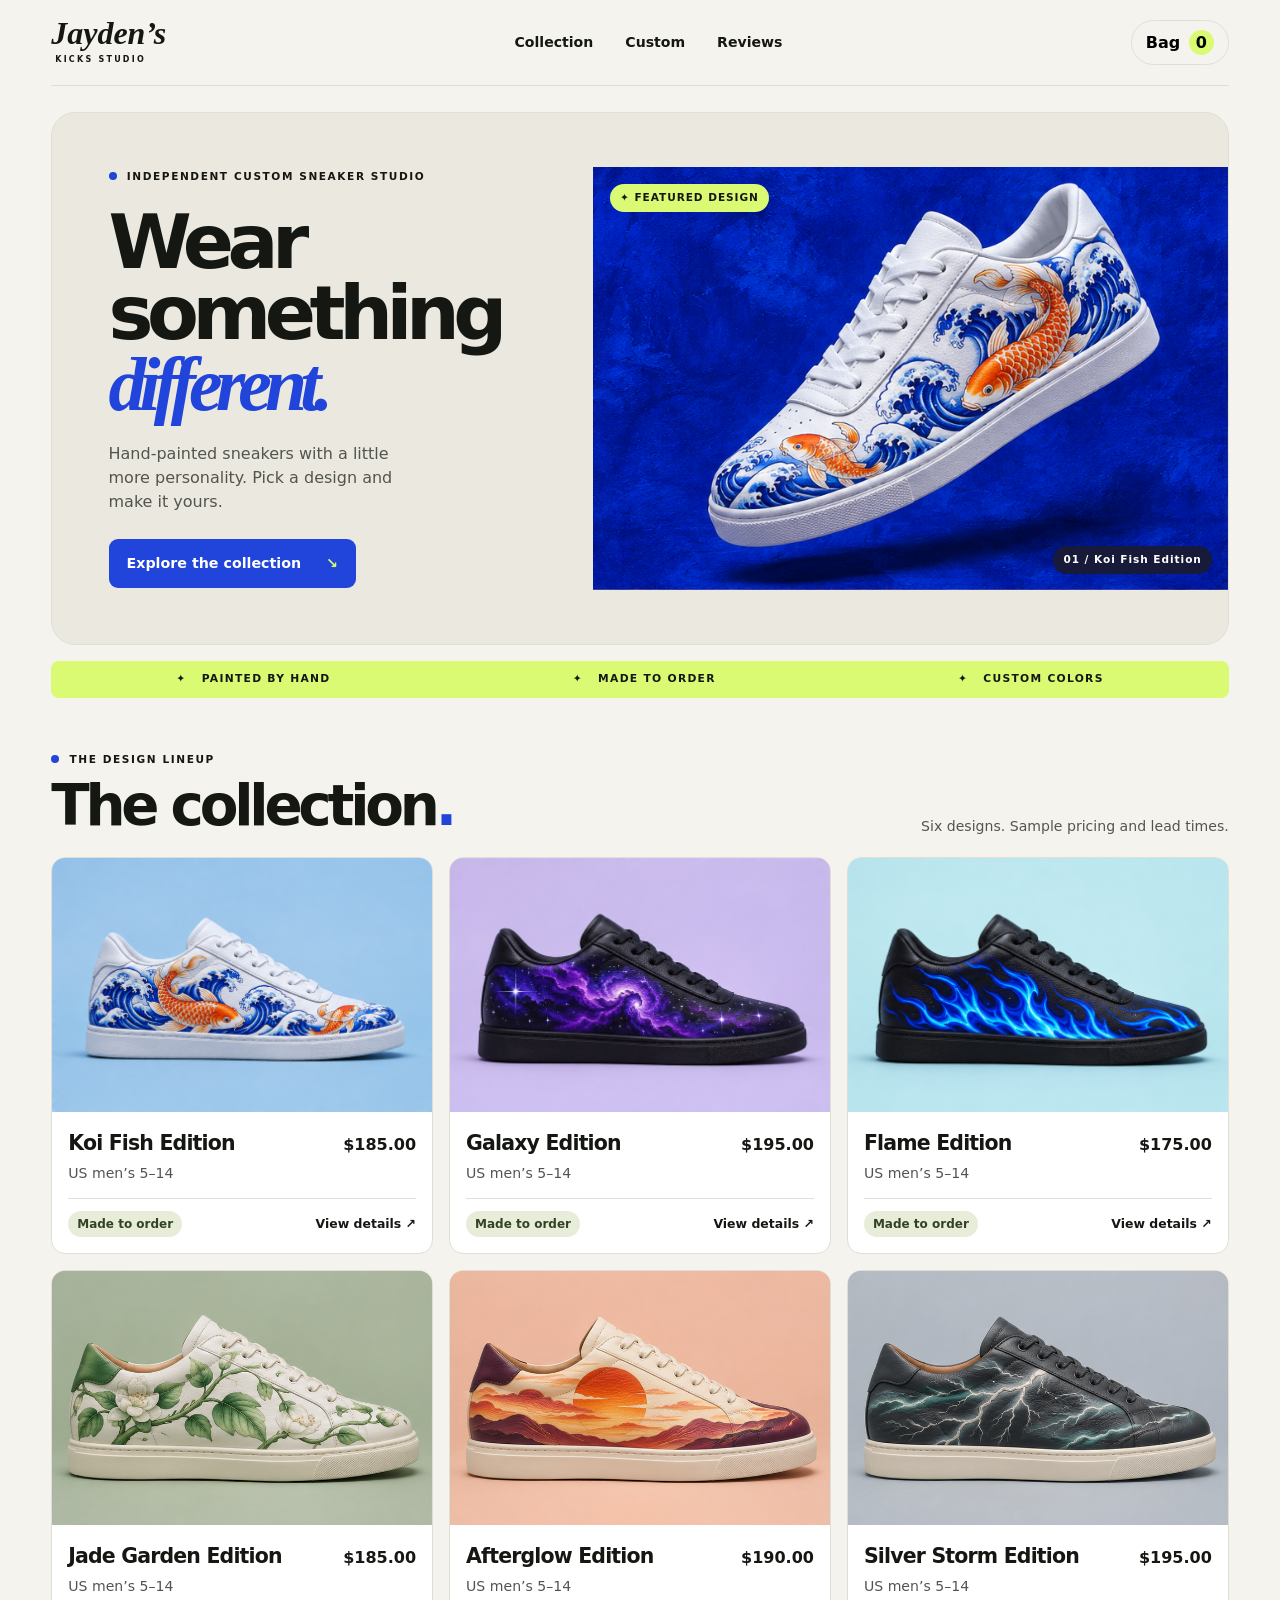
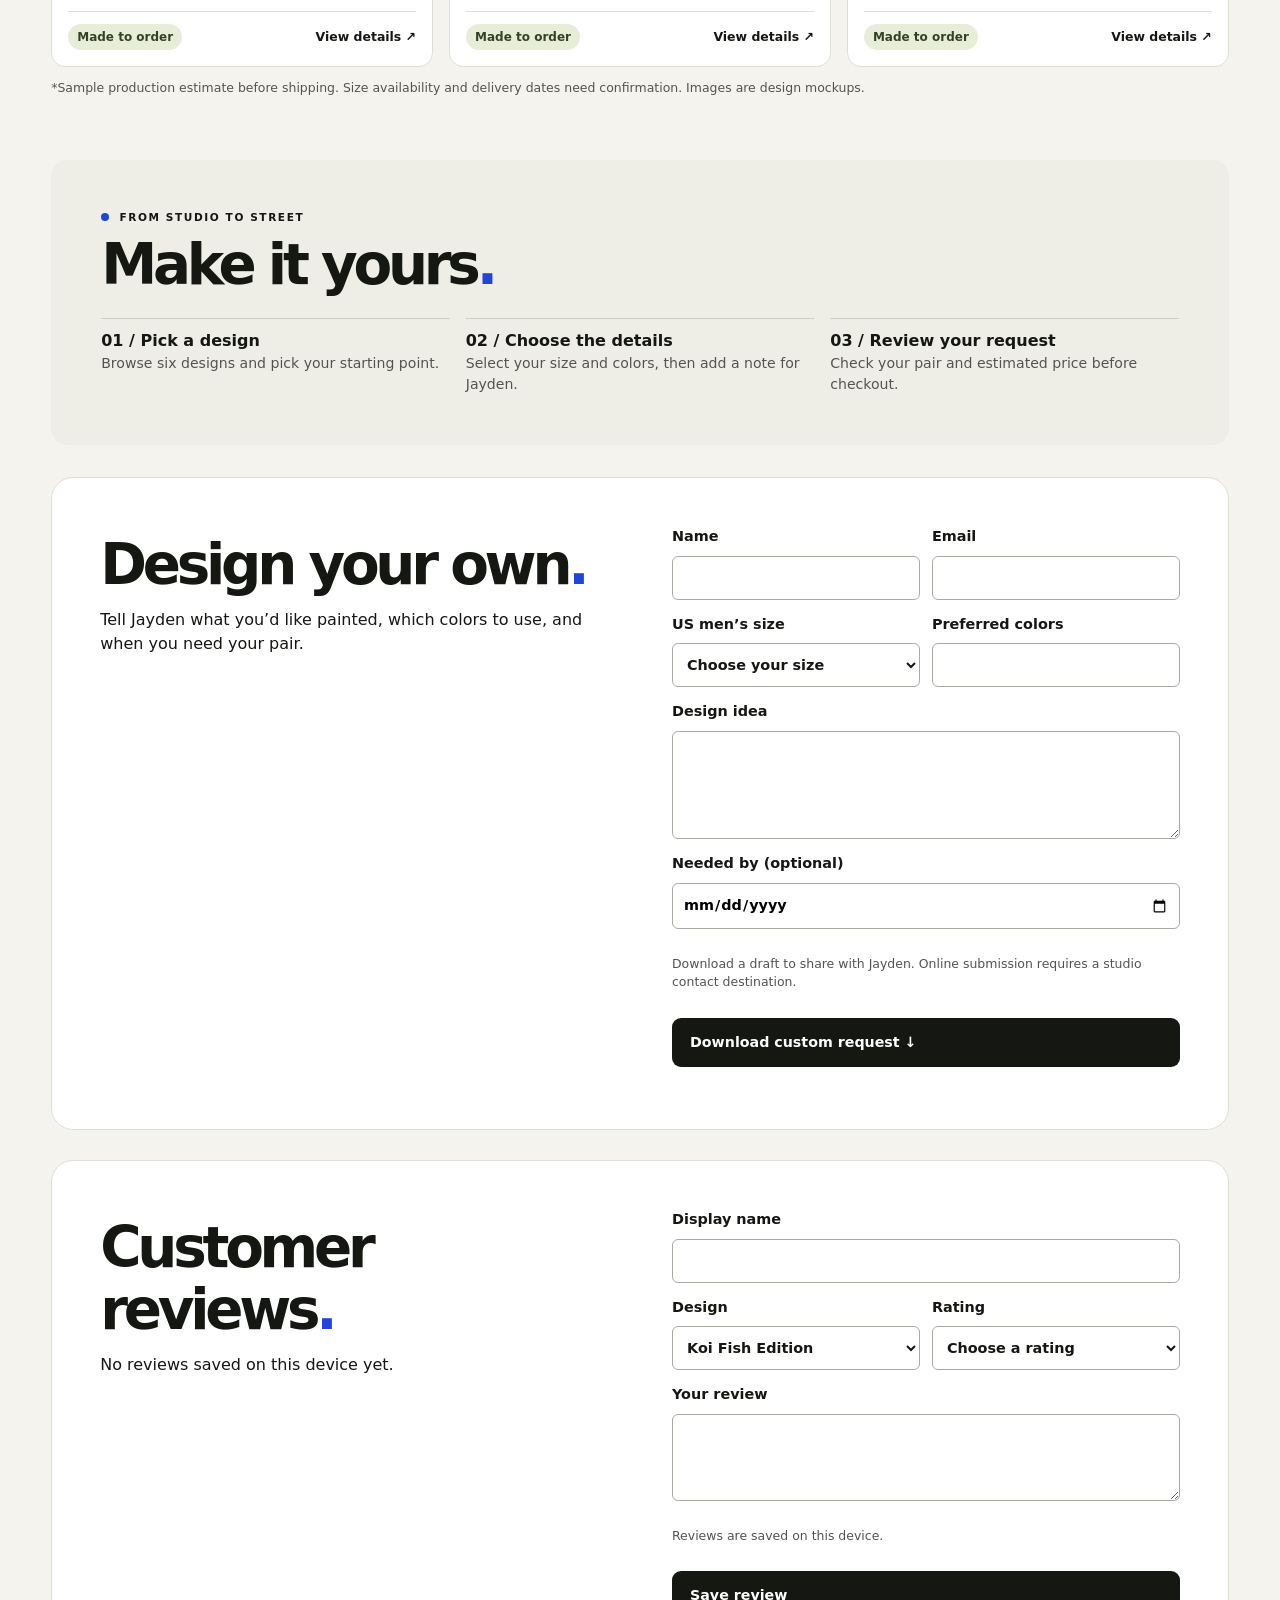
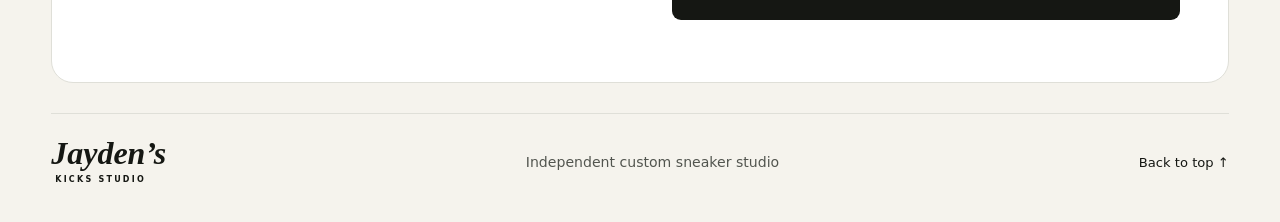
==== index.html @ f0abf8bf "Add Jayden's Kicks storefront" ====
<!doctype html>
<html lang="en">
<head>
<meta charset="utf-8">
<meta name="viewport" content="width=device-width, initial-scale=1">
<meta name="theme-color" content="#f8f7f3">
<meta name="description" content="Explore Jayden’s custom sneaker designs, choose your size, and build an order request.">
<title>Jayden’s Kicks — Wear Something Different</title>
<link rel="stylesheet" href="style.css">
<script src="script.js" defer></script><script src="upgrade.js" defer></script>
</head>
<body id="top">
<header class="shell"><a class="logo" href="#top">Jayden’s<span>KICKS STUDIO</span></a><nav aria-label="Main"><a href="#collection">Collection</a><a href="#process">How it works</a></nav><button class="bag" data-bag>Bag <span id="count">0</span></button></header>
<main class="shell">
<section class="hero" aria-labelledby="hero-title">
<div class="intro"><p class="tag"><i></i> INDEPENDENT CUSTOM SNEAKER STUDIO</p><h1 id="hero-title">Wear something <em>different.</em></h1><p class="lead">Hand-painted sneakers with a little more personality. Pick a design and make it yours.</p><a class="button" href="#collection">Explore the collection <span>↘</span></a></div>
<div class="feature art" role="img" aria-label="White sneaker painted with blue Japanese waves and orange koi"><span class="feature-label">✦ FEATURED DESIGN</span><span class="feature-caption">01 / Koi Fish Edition</span></div>
</section>
<div class="strip"><span>✦ &nbsp; PAINTED BY HAND</span><span>✦ &nbsp; MADE TO ORDER</span><span>✦ &nbsp; CUSTOM COLORS</span></div>
<section id="collection" aria-labelledby="collection-title">
<div class="section-head"><div><p class="tag"><i></i> THE DESIGN LINEUP</p><h2 id="collection-title">The collection<span>.</span></h2></div><p>Three designs. Your size, your colors.<br>Sample pricing and lead times shown.</p></div>
<div class="grid">
<article><button class="product art koi" data-product="koi" aria-label="Customize Koi Fish Edition"><span>01 / KOI</span></button><div class="card-body"><div class="card-title"><h3>Koi Fish Edition</h3><strong>$185</strong></div><p>Orange koi and Japanese waves on white leather.</p><div class="card-end"><span>Made to order · 2–3 weeks*</span><button data-product="koi" aria-label="Customize Koi Fish Edition">↗</button></div></div></article>
<article><button class="product art galaxy" data-product="galaxy" aria-label="Customize Galaxy Edition"><span>02 / GALAXY</span></button><div class="card-body"><div class="card-title"><h3>Galaxy Edition</h3><strong>$195</strong></div><p>Deep violet nebulae and bright stars on black.</p><div class="card-end"><span>Made to order · 2–3 weeks*</span><button data-product="galaxy" aria-label="Customize Galaxy Edition">↗</button></div></div></article>
<article><button class="product art flame" data-product="flame" aria-label="Customize Flame Edition"><span>03 / FLAME</span></button><div class="card-body"><div class="card-title"><h3>Flame Edition</h3><strong>$175</strong></div><p>Electric blue flames and fine traces on black.</p><div class="card-end"><span>Made to order · 2–3 weeks*</span><button data-product="flame" aria-label="Customize Flame Edition">↗</button></div></div></article>
</div>
<p class="fine">*Sample production estimate before shipping. Size availability and delivery dates need confirmation. Images are design mockups.</p>
</section>
<section class="process" id="process"><p class="tag"><i></i> FROM STUDIO TO STREET</p><h2>Make it yours<span>.</span></h2><ol><li><b>01 / Pick a design</b><p>Start with Koi Fish, Galaxy, or Flame.</p></li><li><b>02 / Choose the details</b><p>Select your size and colors, then add a note for Jayden.</p></li><li><b>03 / Review your request</b><p>Check your pair and estimated price before checkout.</p></li></ol></section>
</main>
<footer class="shell"><a class="logo" href="#top">Jayden’s<span>KICKS STUDIO</span></a><p>Independent custom sneaker studio</p><a href="#top">Back to top ↑</a></footer>
<dialog id="custom" aria-labelledby="design-title"><div class="dialog-head"><p class="tag">CUSTOMIZE YOUR PAIR</p><button type="button" data-close aria-label="Close">×</button></div><h2 id="design-title"></h2><p id="design-info"></p><form id="custom-form"><label>Size (US men’s)<select name="size" required><option value="">Choose your size</option></select></label><label>Color<select name="color"></select></label><label>Customization notes <small>(optional)</small><textarea name="notes" maxlength="300" rows="3" placeholder="Tell Jayden what you have in mind"></textarea></label><button class="button">Add to bag <span id="design-price"></span></button></form></dialog>
<dialog id="checkout" aria-labelledby="bag-title"><div class="dialog-head"><p class="tag">ORDER REQUEST</p><button type="button" data-close aria-label="Close">×</button></div><h2 id="bag-title">Your bag<span>.</span></h2><div id="items"></div><form id="order-form"><div class="subtotal"><b>Estimated subtotal</b><strong id="total"></strong></div><p class="fine">Final pricing, shipping, and availability are subject to confirmation.</p><label>Preferred payment method<select name="payment" required><option value="">Choose a method</option><option>Card via secure payment link</option><option>PayPal invoice</option></select></label><p class="notice">Preview checkout: save a copy of your request. No order is sent and no payment is taken.</p><button class="button">Download order request <span>↓</span></button><p id="order-status" role="status"></p></form></dialog>
<p class="toast" id="toast" role="status" hidden></p>
</body>
</html>
---- style.css ----
:root{--paper:#f8f7f3;--ink:#151713;--muted:#52554f;--blue:#2448e9;--line:#dfdfd8;--lime:#dcfa7a;font:16px/1.5 system-ui,sans-serif;color:var(--ink);background:var(--paper)}*{box-sizing:border-box}body{margin:0}a{color:inherit;text-decoration:none}button,select,textarea{font:inherit}button{cursor:pointer}button:focus-visible,a:focus-visible,select:focus-visible,textarea:focus-visible{outline:3px solid #6b44fa;outline-offset:4px}h1,h2,h3,p{margin:0}.shell{width:min(1320px,92vw);margin-inline:auto}header,footer{display:flex;align-items:center;justify-content:space-between;gap:18px}header{height:86px;border-bottom:1px solid var(--line);margin-bottom:26px!important}nav{display:flex;gap:32px;font-size:.88rem;font-weight:700}.logo{font:bold italic 32px/.88 Georgia,serif;white-space:nowrap}.logo span{display:block;font:800 8px/1.5 system-ui;letter-spacing:.28em;margin:7px 0 0 4px}.bag,.dialog-head button,.card-end button{background:transparent;border:1px solid var(--line);border-radius:100px;padding:9px 14px;font-weight:750}.bag span{display:inline-grid;place-items:center;background:var(--lime);width:25px;height:25px;border-radius:50%;margin-left:3px}.hero{display:grid;grid-template-columns: .92fr 1.08fr;min-height:460px;border:1px solid var(--line);border-radius:20px;overflow:hidden;background:#eeeee7}.intro{padding:clamp(25px,4.4vw,72px);align-self:center}.tag{font-size:.66rem;font-weight:850;letter-spacing:.15em}.tag i{display:inline-block;width:8px;height:8px;background:var(--blue);border-radius:50%;margin-right:5px}.hero h1{font-weight:900;font-size:clamp(3rem,5.9vw,6.4rem);letter-spacing:-.085em;line-height:.94;margin:22px 0}.hero em{font-family:Georgia,cursive;color:var(--blue);display:block;letter-spacing:-.09em}.lead{color:var(--muted);max-width:310px;margin-bottom:25px}.button{display:inline-flex;justify-content:space-between;align-items:center;gap:25px;padding:12px 18px;min-height:49px;background:var(--ink);color:white;border:0;border-radius:9px;font-size:.89rem;font-weight:750}.button:hover{background:var(--blue)}.button span{color:var(--lime)}.art{background-image:url(sneakers.png);background-size:200% 200%;background-repeat:no-repeat}.feature{position:relative;background-color:#284ed5;min-height:340px;background-position:0 0;color:white}.feature-label,.feature-caption,.product span{position:absolute;font-weight:800;letter-spacing:.09em;font-size:.66rem;border-radius:30px;padding:6px 10px}.feature-label,.product span{top:17px;left:17px;background:var(--lime);color:var(--ink)}.feature-caption{bottom:16px;right:16px;background:#171a39;color:white}.strip{display:flex;justify-content:space-around;gap:12px;margin:16px 0 54px;background:var(--lime);padding:10px;border-radius:8px;font-size:.67rem;font-weight:850;letter-spacing:.12em;text-align:center}.section-head{display:flex;align-items:end;justify-content:space-between;gap:14px;margin-bottom:20px}.section-head>p,.fine,.card-body p,.process li p,footer p{color:var(--muted);font-size:.88rem}.section-head>p{text-align:right}h2{font-size:clamp(2.25rem,4.4vw,4.3rem);font-weight:900;letter-spacing:-.075em;line-height:1.1;margin-top:8px}h2 span{color:var(--blue)}.grid,.process ol{display:grid;grid-template-columns:repeat(3,minmax(0,1fr));gap:16px}article{border:1px solid var(--line);border-radius:14px;overflow:hidden;background:#fff}.product{display:block;width:100%;border:0;aspect-ratio:1.5;position:relative;transition:filter .2s}.product:hover{filter:saturate(1.25) brightness(1.04)}.koi{background-color:#cedcf0;background-position:100% 0}.galaxy{background-color:#d8cce9;background-position:0 100%}.flame{background-color:#cde8e9;background-position:100% 100%}.product span{background:var(--paper)}.card-body{padding:16px}.card-title,.card-end,.subtotal,.dialog-head,.item{display:flex;align-items:center;justify-content:space-between;gap:8px}.card-title h3{font-size:clamp(1rem,1.6vw,1.35rem);letter-spacing:-.04em}.card-body p{margin:5px 0 14px}.card-end{border-top:1px solid var(--line);padding-top:12px;font-size:.78rem;font-weight:700}.card-end button{font-size:1.1rem;padding:0;width:42px;height:42px}.card-end button:hover{background:var(--lime)}.fine{margin:12px 0;font-size:.78rem}.process{margin:62px 0 32px;background:#eeeee7;border-radius:16px;padding:clamp(22px,4vw,50px)}.process ol{list-style:none;padding:0;margin:22px 0 0}.process li{border-top:1px solid #cdcec6;padding-top:10px}footer{border-top:1px solid var(--line);padding:25px 0 36px;font-size:.82rem}dialog{width:min(490px,92vw);max-height:90dvh;border:1px solid var(--line);border-radius:17px;padding:22px;background:var(--paper);color:var(--ink)}dialog::backdrop{background:#111927a8}dialog h2{font-size:2.3rem;margin-bottom:10px}.dialog-head button{font-size:1.35rem;padding:1px 11px}form,label{display:grid;gap:8px}form{margin-top:14px;gap:14px}label{font-size:.9rem;font-weight:700}textarea,select{padding:10px;background:white;border:1px solid #a9aba3;border-radius:6px;width:100%;color:var(--ink)}.notice{background:#edf2d9;padding:10px;border-radius:6px;font-size:.84rem}.item{padding:10px 0;border-bottom:1px solid var(--line);overflow-wrap:anywhere}.item small{display:block}.item button{background:none;border:0;text-decoration:underline}.toast{position:fixed;z-index:1;bottom:20px;right:4vw;background:var(--ink);color:white;border-radius:8px;padding:12px 16px} [hidden]{display:none!important}@media(max-width:740px){header{height:68px;margin-bottom:14px!important}nav{gap:10px;font-size:.78rem}nav a:last-child{display:none}.hero{grid-template-columns:1fr}.feature{min-height:0;aspect-ratio:1.5}.strip{margin-bottom:36px;font-size:.56rem;letter-spacing:.035em}.section-head{align-items:start;flex-direction:column}.section-head>p{text-align:left}.grid,.process ol{grid-template-columns:1fr}.process{margin-top:34px}footer p{display:none}}@media(prefers-reduced-motion:reduce){*{transition:none!important}}


/* Storefront and product pages */
:root{--paper:#f5f3ed;--blue:#2144da;--lime:#dafa73}
nav a:hover,.back:hover{color:var(--blue)}
.hero{background:#eae8df;border-radius:24px}
.hero .button{background:var(--blue)}
.hero .button:hover{background:var(--ink)}
.feature{aspect-ratio:1.5;align-self:stretch}
.product-link{display:block;height:100%}
.product-link:hover .product{filter:saturate(1.12)}
.card-title{align-items:baseline}
.stock{display:inline-block;width:fit-content;background:#e8edda;color:#334225;padding:4px 9px;border-radius:20px;font-weight:750;font-size:.75rem}
.jade,.sunset,.storm{background-image:url(studio-pairs.png);background-size:300% 100%}
.jade{background-position:left center;background-color:#aab49b}
.sunset{background-position:center;background-color:#edb49a}
.storm{background-position:right center;background-color:#abb4bf}
.studio-panel,.detail{display:grid;grid-template-columns:1fr 1fr;gap:clamp(20px,5vw,70px);margin:30px 0;padding:clamp(18px,4vw,48px);border-radius:22px;background:#fff;border:1px solid var(--line)}
.studio-panel h2{margin-bottom:12px}
.studio-panel form{margin:0}
.fields{display:grid;grid-template-columns:1fr 1fr;gap:12px}
input{width:100%;min-width:0;padding:10px;border:1px solid #a9aba3;border-radius:6px;font:inherit}
input:focus-visible{outline:3px solid var(--blue);outline-offset:2px}
.back{display:inline-block;padding:12px 0;font-weight:750}
.detail{align-items:center;margin-top:5px;padding:0;overflow:hidden;gap:0}
.detail .product{aspect-ratio:1.5}
.detail-copy{padding:clamp(18px,4vw,45px)}
.detail h1{font-size:clamp(2rem,5vw,4.5rem);line-height:1;letter-spacing:-.07em;margin:8px 0}
.price{font-size:1.4rem;font-weight:800;margin-bottom:10px}
dt{font-weight:800}
dd{margin:0 0 9px;color:var(--muted)}
.review-section{margin:25px 0}
#review-list{margin-top:12px;overflow-wrap:anywhere}
#review-list article{padding:12px;margin:10px 0;background:var(--paper)}
@media(max-width:740px){
  header{height:auto;min-height:68px;flex-wrap:wrap;gap:5px;padding:10px 0}
  header nav{order:3;width:100%;justify-content:space-between}
  nav a,nav a:last-child{display:inline-flex;align-items:center;min-height:44px}
  .feature{grid-row:1}
  .intro{padding:23px}
  .hero h1{font-size:clamp(2.65rem,10vw,4.7rem)}
  .feature-label{top:9px;left:9px}
  .studio-panel,.detail{grid-template-columns:1fr}
  .card-end{flex-wrap:wrap}
}
@media(max-width:385px){.fields{grid-template-columns:1fr}}

/* Keep each photo at the native proportions of its contact-sheet tile. */
.hero{min-height:0;align-items:center}
.feature{align-self:center;width:100%;aspect-ratio:3 / 2;min-height:0}
.product,.detail .product{aspect-ratio:3 / 2}
.jade,.sunset,.storm{background-size:300% auto}
.card-title strong{white-space:nowrap}
.card-body,.detail-copy,.studio-panel>*,.intro{min-width:0}
.fields{grid-template-columns:repeat(2,minmax(0,1fr))}
input,select,textarea{min-height:44px}
@media(max-width:740px){
  .shell{width:calc(100% - 28px)}
  .hero{grid-template-columns:minmax(0,1fr)}
  .feature{align-self:start}
  header nav a{justify-content:center;padding-inline:8px}
  input,select,textarea{font-size:16px}
  .studio-panel .button,.detail-copy .button{width:100%}
  dialog{max-height:calc(100dvh - 24px)}
}
@media(max-width:480px){
  .fields{grid-template-columns:minmax(0,1fr)}
  .card-body{padding:14px}
}
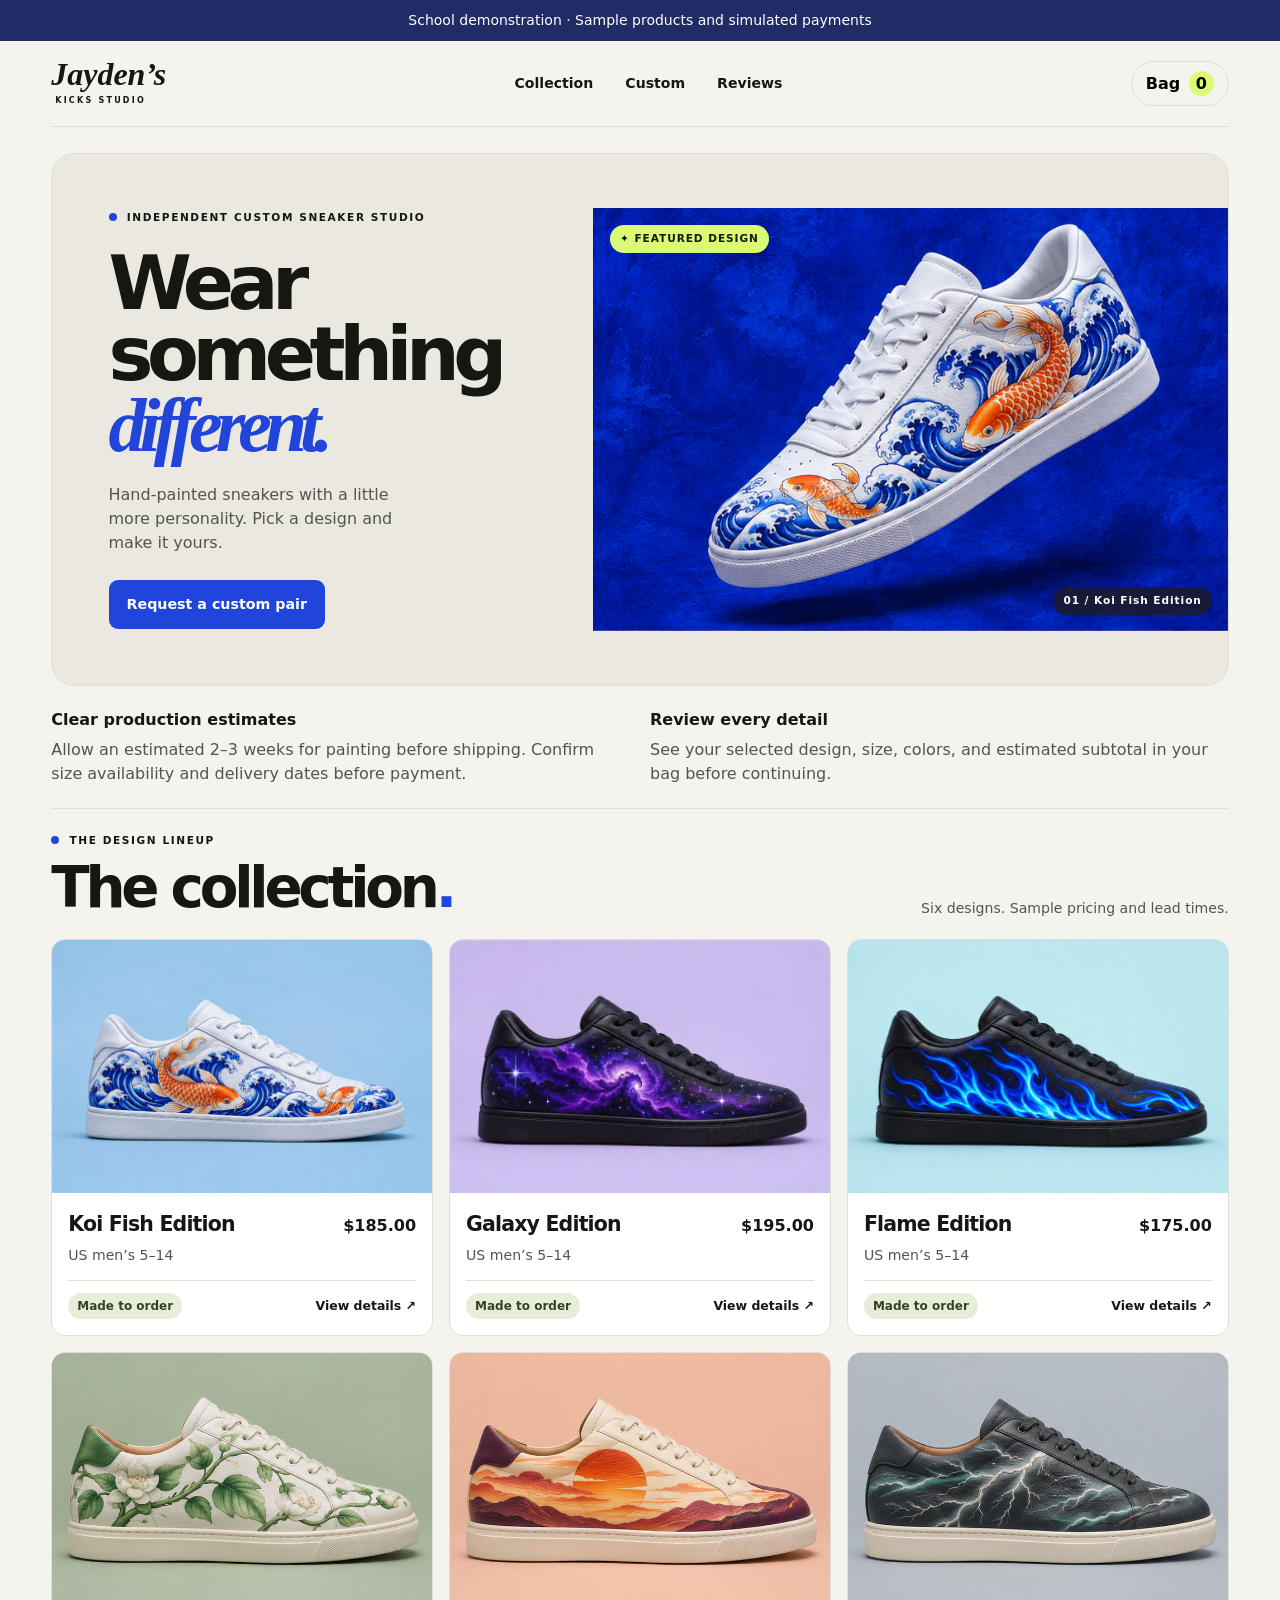
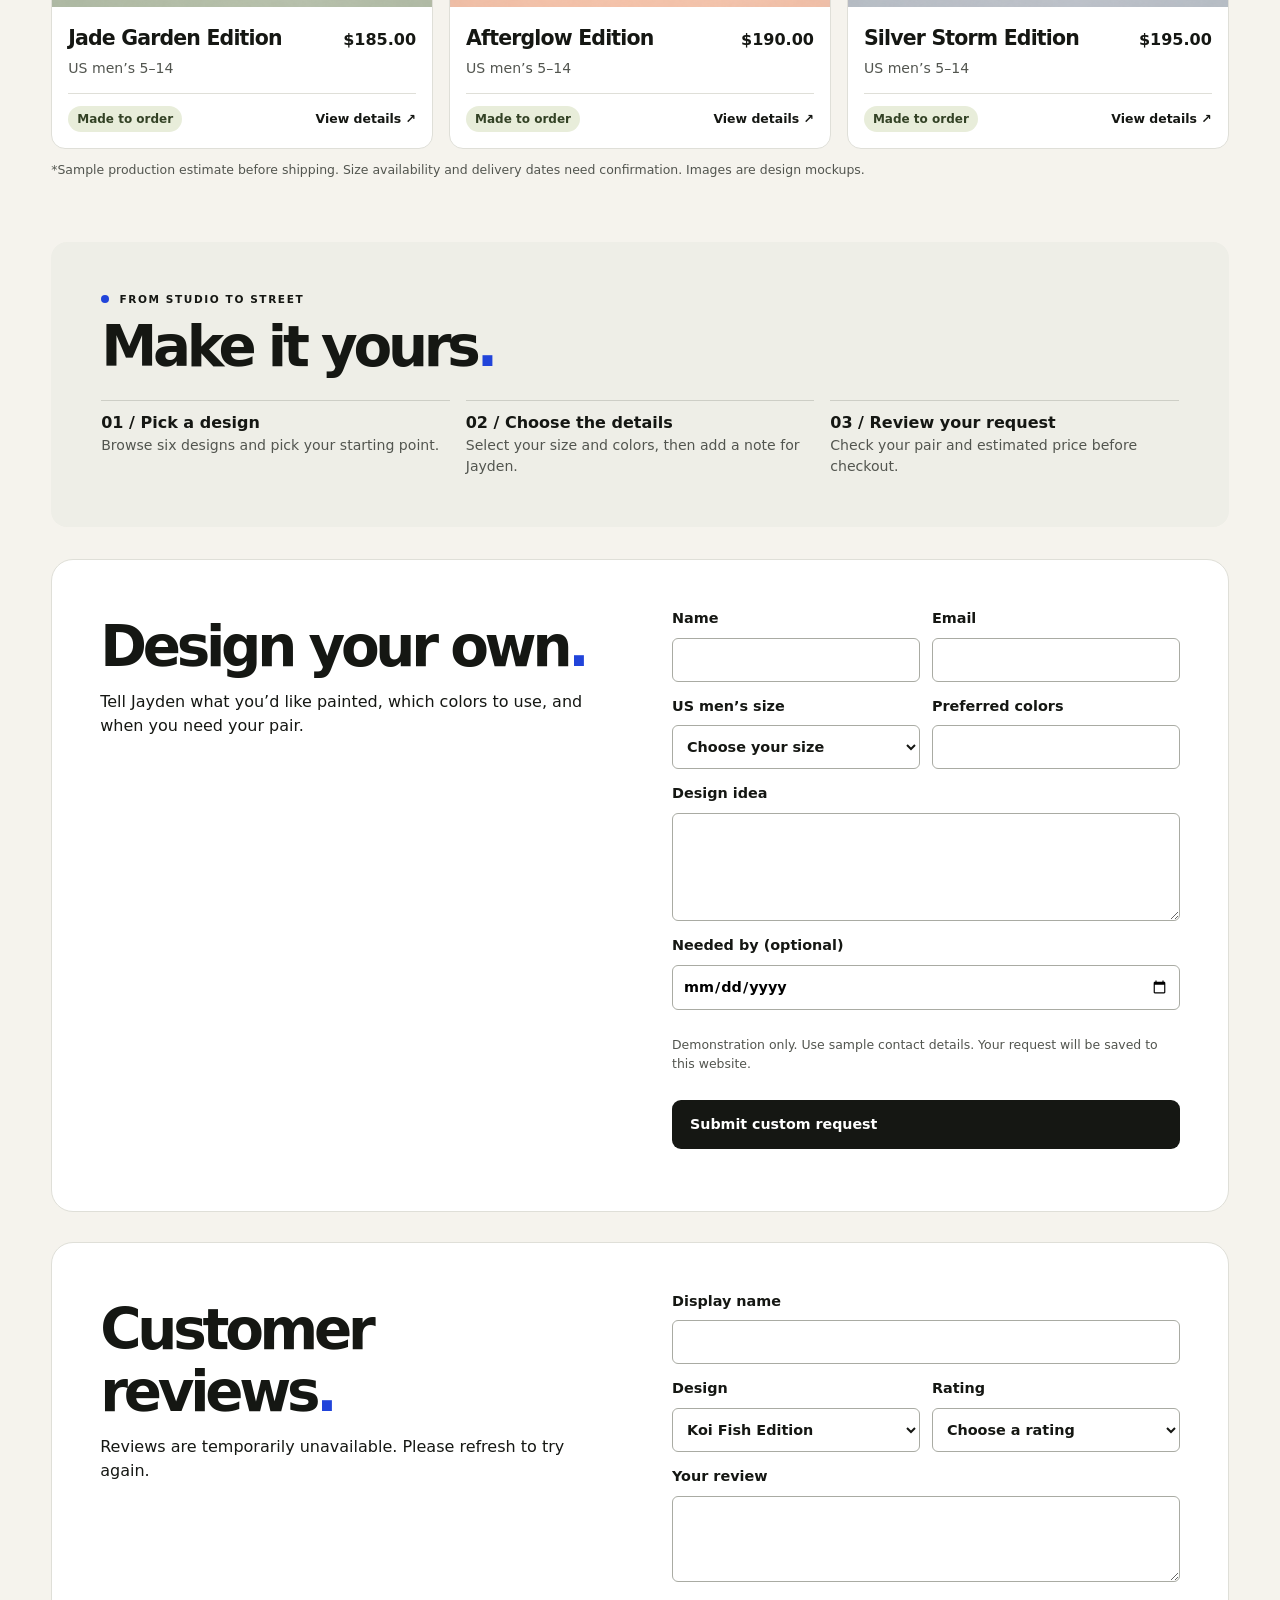
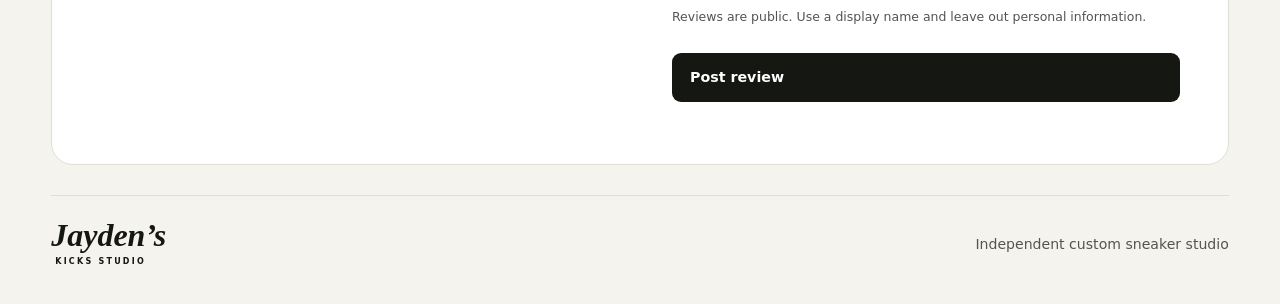
==== commit ee8ca9b2: "Save demo requests orders and shared reviews with confirmation" ====
--- a/index.html
+++ b/index.html
@@ -7,16 +7,16 @@
 <meta name="description" content="Explore Jayden’s custom sneaker designs, choose your size, and build an order request.">
 <title>Jayden’s Kicks — Wear Something Different</title>
 <link rel="stylesheet" href="style.css">
-<script src="script.js" defer></script><script src="upgrade.js" defer></script>
+<script src="demo-api.js" defer></script><script src="script.js" defer></script><script src="upgrade.js" defer></script>
 </head>
-<body id="top">
+<body id="top"><p class="demo-banner">School demonstration · Sample products and simulated payments</p>
 <header class="shell"><a class="logo" href="#top">Jayden’s<span>KICKS STUDIO</span></a><nav aria-label="Main"><a href="#collection">Collection</a><a href="#process">How it works</a></nav><button class="bag" data-bag>Bag <span id="count">0</span></button></header>
 <main class="shell">
 <section class="hero" aria-labelledby="hero-title">
-<div class="intro"><p class="tag"><i></i> INDEPENDENT CUSTOM SNEAKER STUDIO</p><h1 id="hero-title">Wear something <em>different.</em></h1><p class="lead">Hand-painted sneakers with a little more personality. Pick a design and make it yours.</p><a class="button" href="#collection">Explore the collection <span>↘</span></a></div>
+<div class="intro"><p class="tag"><i></i> INDEPENDENT CUSTOM SNEAKER STUDIO</p><h1 id="hero-title">Wear something <em>different.</em></h1><p class="lead">Hand-painted sneakers with a little more personality. Pick a design and make it yours.</p><a class="button" href="#request">Request a custom pair</a></div>
 <div class="feature art" role="img" aria-label="White sneaker painted with blue Japanese waves and orange koi"><span class="feature-label">✦ FEATURED DESIGN</span><span class="feature-caption">01 / Koi Fish Edition</span></div>
 </section>
-<div class="strip"><span>✦ &nbsp; PAINTED BY HAND</span><span>✦ &nbsp; MADE TO ORDER</span><span>✦ &nbsp; CUSTOM COLORS</span></div>
+<section class="trust-info" aria-label="Before you order"><div><strong>Clear production estimates</strong><p>Allow an estimated 2–3 weeks for painting before shipping. Confirm size availability and delivery dates before payment.</p></div><div><strong>Review every detail</strong><p>See your selected design, size, colors, and estimated subtotal in your bag before continuing.</p></div></section>
 <section id="collection" aria-labelledby="collection-title">
 <div class="section-head"><div><p class="tag"><i></i> THE DESIGN LINEUP</p><h2 id="collection-title">The collection<span>.</span></h2></div><p>Three designs. Your size, your colors.<br>Sample pricing and lead times shown.</p></div>
 <div class="grid">
@@ -28,10 +28,20 @@
 </section>
 <section class="process" id="process"><p class="tag"><i></i> FROM STUDIO TO STREET</p><h2>Make it yours<span>.</span></h2><ol><li><b>01 / Pick a design</b><p>Start with Koi Fish, Galaxy, or Flame.</p></li><li><b>02 / Choose the details</b><p>Select your size and colors, then add a note for Jayden.</p></li><li><b>03 / Review your request</b><p>Check your pair and estimated price before checkout.</p></li></ol></section>
 </main>
-<footer class="shell"><a class="logo" href="#top">Jayden’s<span>KICKS STUDIO</span></a><p>Independent custom sneaker studio</p><a href="#top">Back to top ↑</a></footer>
+<footer class="shell"><a class="logo" href="#top">Jayden’s<span>KICKS STUDIO</span></a><p>Independent custom sneaker studio</p></footer>
 <dialog id="custom" aria-labelledby="design-title"><div class="dialog-head"><p class="tag">CUSTOMIZE YOUR PAIR</p><button type="button" data-close aria-label="Close">×</button></div><h2 id="design-title"></h2><p id="design-info"></p><form id="custom-form"><label>Size (US men’s)<select name="size" required><option value="">Choose your size</option></select></label><label>Color<select name="color"></select></label><label>Customization notes <small>(optional)</small><textarea name="notes" maxlength="300" rows="3" placeholder="Tell Jayden what you have in mind"></textarea></label><button class="button">Add to bag <span id="design-price"></span></button></form></dialog>
-<dialog id="checkout" aria-labelledby="bag-title"><div class="dialog-head"><p class="tag">ORDER REQUEST</p><button type="button" data-close aria-label="Close">×</button></div><h2 id="bag-title">Your bag<span>.</span></h2><div id="items"></div><form id="order-form"><div class="subtotal"><b>Estimated subtotal</b><strong id="total"></strong></div><p class="fine">Final pricing, shipping, and availability are subject to confirmation.</p><label>Preferred payment method<select name="payment" required><option value="">Choose a method</option><option>Card via secure payment link</option><option>PayPal invoice</option></select></label><p class="notice">Preview checkout: save a copy of your request. No order is sent and no payment is taken.</p><button class="button">Download order request <span>↓</span></button><p id="order-status" role="status"></p></form></dialog>
+<dialog id="checkout" aria-labelledby="bag-title"><div class="dialog-head"><p class="tag">ORDER REQUEST</p><button type="button" data-close aria-label="Close">×</button></div><h2 id="bag-title">Your bag<span>.</span></h2><div id="items"></div><form id="order-form"><div class="subtotal"><b>Estimated subtotal</b><strong id="total"></strong></div><p class="fine">Final pricing, shipping, and availability are subject to confirmation.</p><fieldset><legend>Demo shipping details</legend><p class="fine">Use fictional details for this school demonstration.</p>
+<label>Name<input name="name" required maxlength="150" placeholder="Alex Example"></label>
+<label>Email<input name="email" type="email" required maxlength="150" placeholder="alex@example.com"></label>
+<label>Street address<input name="address" required maxlength="150" placeholder="123 Example Street"></label>
+<div class="fields"><label>City<input name="city" required maxlength="150"></label><label>Postal code<input name="postal" required maxlength="150"></label></div>
+<label>Country<input name="country" required maxlength="150"></label></fieldset>
+<fieldset><legend>Demo payment</legend><p>Sample card •••• 4242</p><p class="fine">Simulated card payment. No real card details needed.</p></fieldset>
+<p class="notice">School demonstration. Orders are saved for testing and no payment is charged. Shipping and tax are not calculated.</p>
+<button class="button" type="submit">Place demo order</button><p id="order-status" role="status"></p></form></dialog>
 <p class="toast" id="toast" role="status" hidden></p>
 </body>
 </html>
 
+
+
--- a/style.css
+++ b/style.css
@@ -68,3 +68,12 @@
   .fields{grid-template-columns:minmax(0,1fr)}
   .card-body{padding:14px}
 }
+
+.trust-info{display:grid;grid-template-columns:repeat(2,minmax(0,1fr));gap:20px;padding:22px 0;margin-bottom:24px;border-bottom:1px solid var(--line)}
+.trust-info strong{font-size:1rem}
+.trust-info p{font-size:1rem;color:var(--muted);margin-top:6px}
+@media(max-width:600px){.trust-info{grid-template-columns:1fr}}
+.demo-banner{margin:0;padding:10px 16px;background:#202c65;color:white;text-align:center;font-size:.875rem}
+fieldset{border:1px solid var(--line);border-radius:8px;display:grid;gap:12px;padding:14px;min-width:0}
+legend{font-weight:750}
+button:disabled{opacity:.65;cursor:wait}
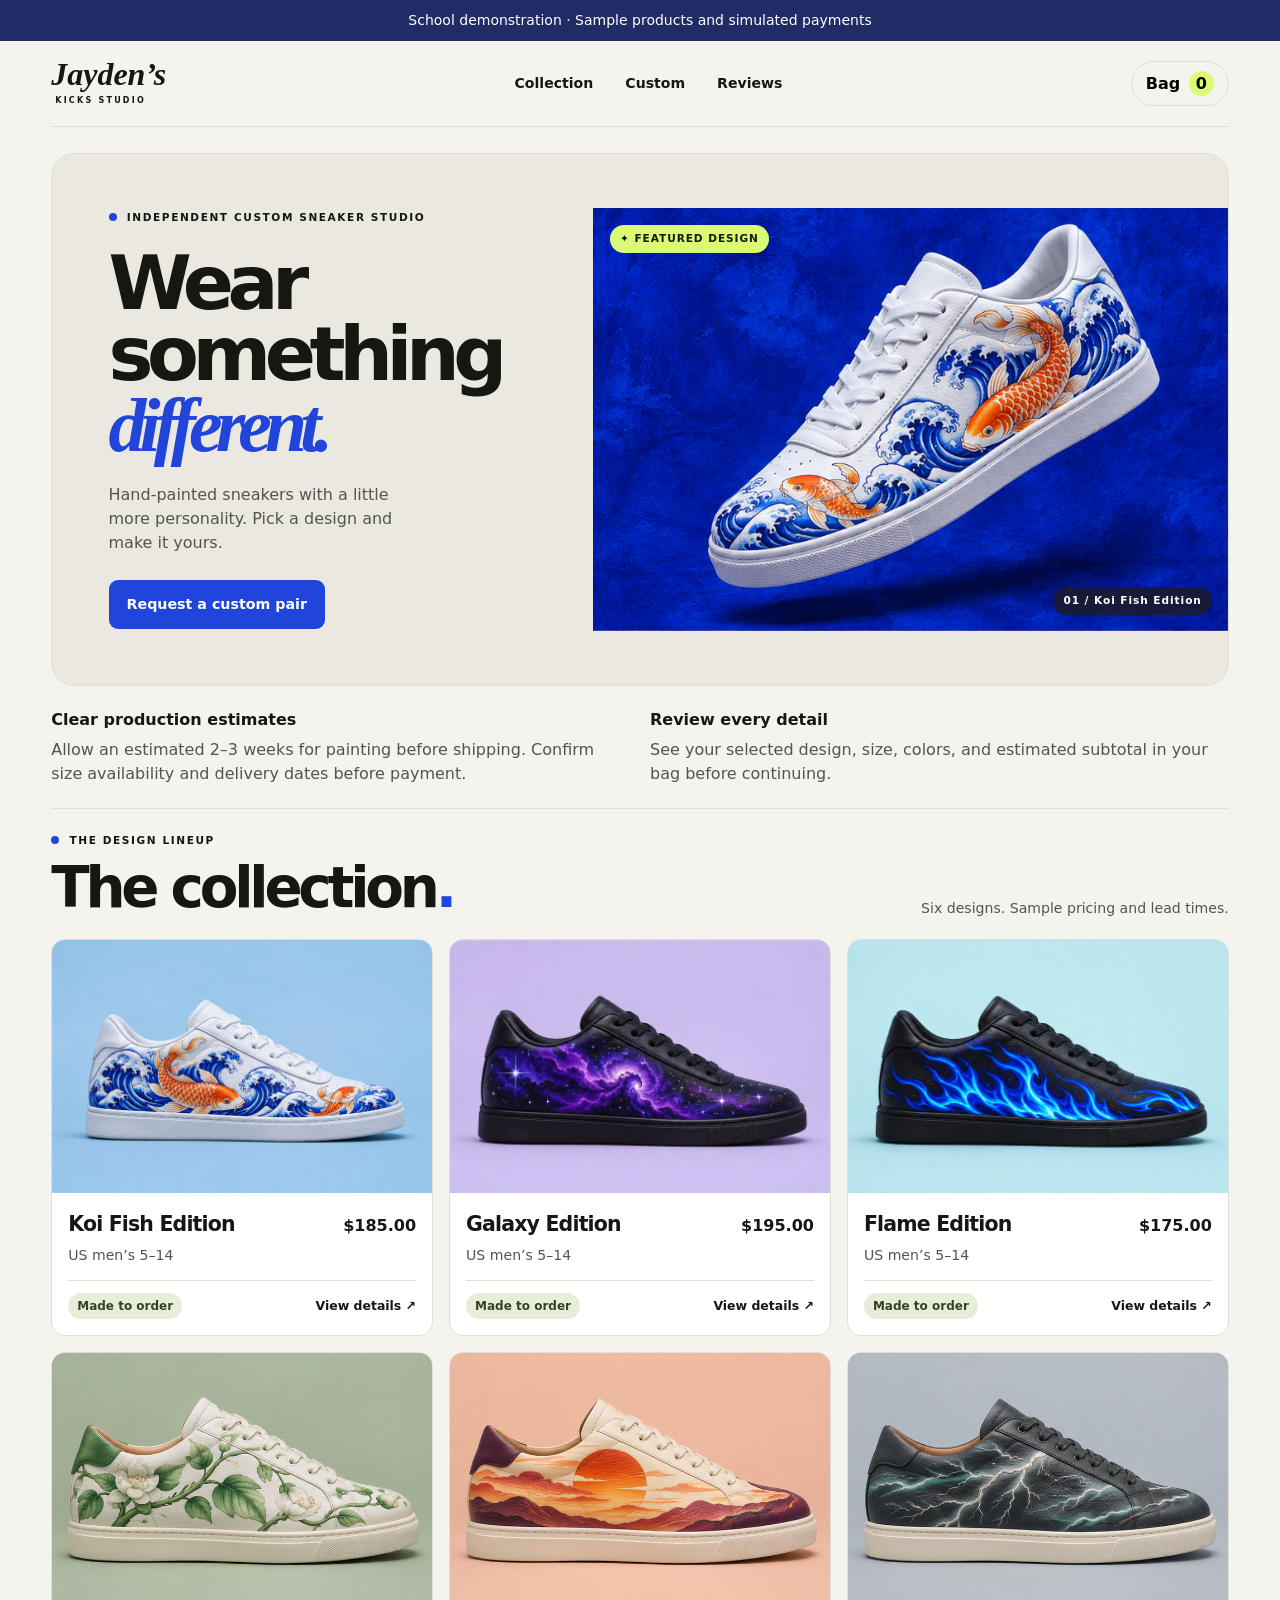
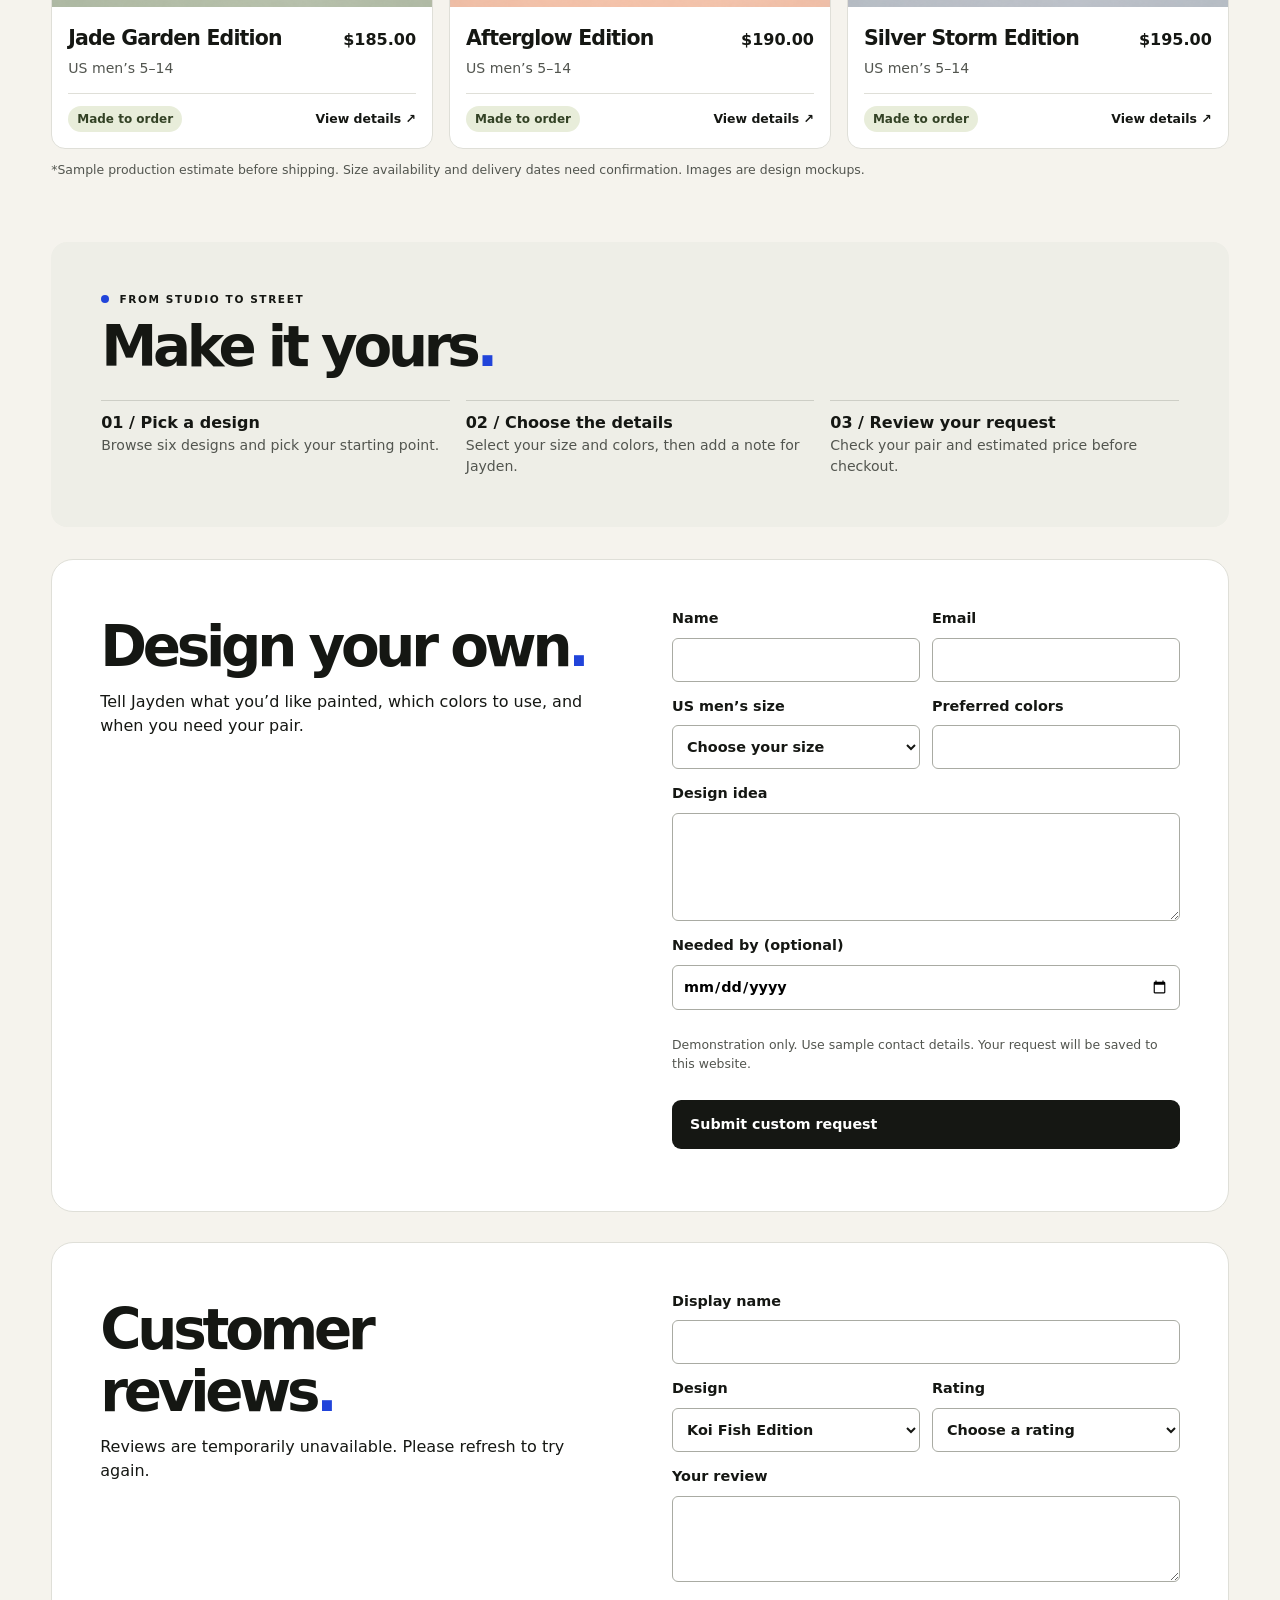
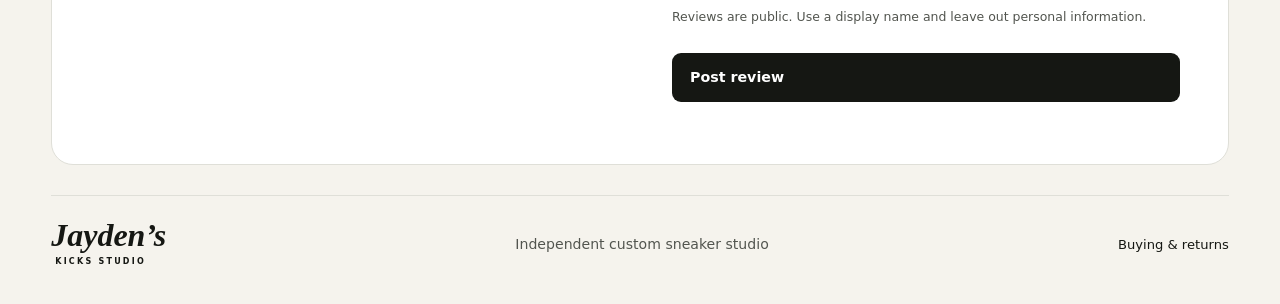
==== commit 90d748c3: "Add purchase and return policy information with pending business terms" ====
--- a/index.html
+++ b/index.html
@@ -28,7 +28,7 @@
 </section>
 <section class="process" id="process"><p class="tag"><i></i> FROM STUDIO TO STREET</p><h2>Make it yours<span>.</span></h2><ol><li><b>01 / Pick a design</b><p>Start with Koi Fish, Galaxy, or Flame.</p></li><li><b>02 / Choose the details</b><p>Select your size and colors, then add a note for Jayden.</p></li><li><b>03 / Review your request</b><p>Check your pair and estimated price before checkout.</p></li></ol></section>
 </main>
-<footer class="shell"><a class="logo" href="#top">Jayden’s<span>KICKS STUDIO</span></a><p>Independent custom sneaker studio</p></footer>
+<footer class="shell"><a class="logo" href="#top">Jayden’s<span>KICKS STUDIO</span></a><p>Independent custom sneaker studio</p><a href="terms.html">Buying &amp; returns</a></footer>
 <dialog id="custom" aria-labelledby="design-title"><div class="dialog-head"><p class="tag">CUSTOMIZE YOUR PAIR</p><button type="button" data-close aria-label="Close">×</button></div><h2 id="design-title"></h2><p id="design-info"></p><form id="custom-form"><label>Size (US men’s)<select name="size" required><option value="">Choose your size</option></select></label><label>Color<select name="color"></select></label><label>Customization notes <small>(optional)</small><textarea name="notes" maxlength="300" rows="3" placeholder="Tell Jayden what you have in mind"></textarea></label><button class="button">Add to bag <span id="design-price"></span></button></form></dialog>
 <dialog id="checkout" aria-labelledby="bag-title"><div class="dialog-head"><p class="tag">ORDER REQUEST</p><button type="button" data-close aria-label="Close">×</button></div><h2 id="bag-title">Your bag<span>.</span></h2><div id="items"></div><form id="order-form"><div class="subtotal"><b>Estimated subtotal</b><strong id="total"></strong></div><p class="fine">Final pricing, shipping, and availability are subject to confirmation.</p><fieldset><legend>Demo shipping details</legend><p class="fine">Use fictional details for this school demonstration.</p>
 <label>Name<input name="name" required maxlength="150" placeholder="Alex Example"></label>
@@ -38,10 +38,11 @@
 <label>Country<input name="country" required maxlength="150"></label></fieldset>
 <fieldset><legend>Demo payment</legend><p>Sample card •••• 4242</p><p class="fine">Simulated card payment. No real card details needed.</p></fieldset>
 <p class="notice">School demonstration. Orders are saved for testing and no payment is charged. Shipping and tax are not calculated.</p>
-<button class="button" type="submit">Place demo order</button><p id="order-status" role="status"></p></form></dialog>
+<p class="fine">Read our <a href="terms.html" target="_blank" rel="noopener">purchase and returns information (opens a new tab)</a> before continuing.</p><button class="button" type="submit">Place demo order</button><p id="order-status" role="status"></p></form></dialog>
 <p class="toast" id="toast" role="status" hidden></p>
 </body>
 </html>
 
 
 
+
--- a/style.css
+++ b/style.css
@@ -77,3 +77,11 @@
 fieldset{border:1px solid var(--line);border-radius:8px;display:grid;gap:12px;padding:14px;min-width:0}
 legend{font-weight:750}
 button:disabled{opacity:.65;cursor:wait}
+
+.policy{max-width:850px;padding-bottom:35px}
+.policy h1{font-size:clamp(2rem,6vw,3.6rem);line-height:1.1;letter-spacing:-.05em}
+.policy section{margin:28px 0}
+.policy h2{font-size:1.5rem;letter-spacing:-.03em;margin-bottom:10px}
+.policy p+p{margin-top:12px}
+.policy a,.fine a{text-decoration:underline;text-underline-offset:3px}
+footer{flex-wrap:wrap}
